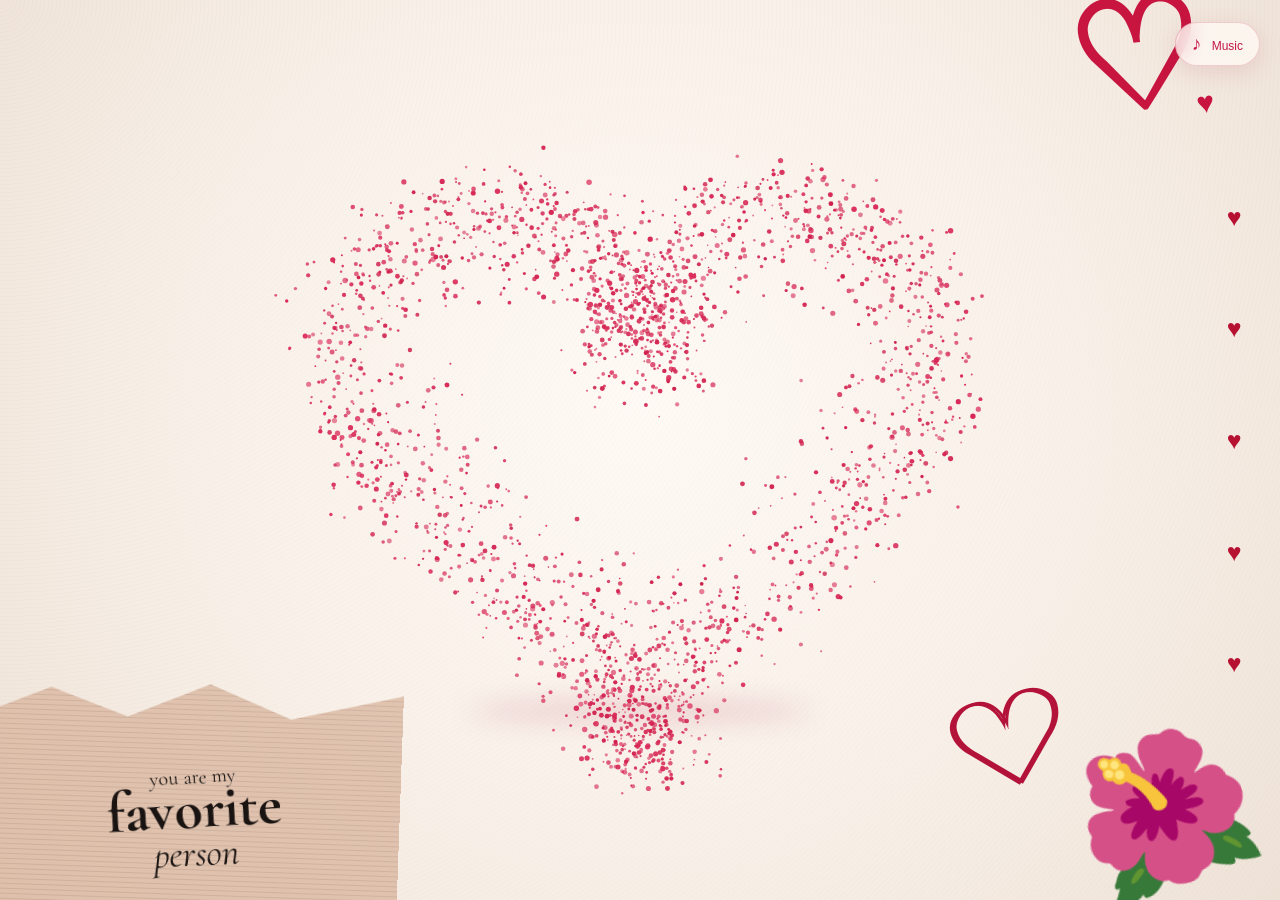
==== heart.html @ cd6e4db1 "Add petalContainer div to heart.html" ====
<!DOCTYPE html>
<html lang="en">

<head>
    <meta charset="UTF-8">

    <meta
        name="viewport"
        content="width=device-width, initial-scale=1.0"
    >

    <title>For My Princess ❤️</title>

    <link rel="stylesheet" href="css/heart.css">

    <link
        href="https://fonts.googleapis.com/css2?family=Cormorant+Garamond:wght@500;600;700&family=Poppins:wght@300;400;500;600&display=swap"
        rel="stylesheet"
    >
</head>

<body>

    <!-- Paper texture -->
    <div class="paper-texture"></div>


    <!-- Decorative top-right heart -->
    <div class="top-decoration">
        <div class="drawn-heart">♡</div>
        <div class="small-heart">♥</div>
    </div>


    <!-- Side hearts -->
    <div class="side-hearts">
        <span>♥</span>
        <span>♥</span>
        <span>♥</span>
        <span>♥</span>
        <span>♥</span>
    </div>


    <!-- Floating background hearts -->
    <div id="floatingHearts"></div>


    <!-- Sparkles -->
    <div id="sparkles"></div>


    <!-- MAIN HEART -->
    <main class="heart-section">

        <canvas id="heartCanvas"></canvas>

        <div id="heartMessage">
            <span>Hi My</span>
            <span>Princess</span>
            <span class="message-heart">♥</span>
        </div>

        <div class="heart-shadow"></div>

    </main>


    <!-- Bottom left collage -->
    <div class="bottom-collage">

        <div class="newspaper"></div>

        <div class="favorite-text">
            <small>you are my</small>
            <strong>favorite</strong>
            <em>person</em>
        </div>

    </div>


    <!-- Bottom right decoration -->
    <div class="bottom-right">

        <div class="fingerprint-heart">
            ♡
        </div>

        <div class="flower">
            🌺
        </div>

    </div>


    <!-- Music -->
    <audio id="bgMusic" loop>
        <source src="assets/audio/love.mp3" type="audio/mpeg">
    </audio>

    <button id="musicButton" aria-label="Play music">
        ♪
        <span>Music</span>
    </button>


    <script src="js/heart.js"></script>
 <div id="petalContainer"></div>

</body>
</html>
---- css/heart.css ----
/* ==========================================
   BASIC RESET
========================================== */

* {
    margin: 0;
    padding: 0;
    box-sizing: border-box;
}

html,
body {
    width: 100%;
    min-height: 100%;
}

body {
    min-height: 100svh;
    overflow: hidden;
    position: relative;

    font-family: "Poppins", sans-serif;

    background:
        radial-gradient(
            circle at 50% 45%,
            #fffaf5 0%,
            #f8f0e8 55%,
            #eee2d7 100%
        );

    color: #a91235;
}


/* ==========================================
   PAPER TEXTURE
========================================== */

.paper-texture {
    position: fixed;
    inset: 0;
    pointer-events: none;
    z-index: 0;

    opacity: 0.45;

    background-image:
        repeating-radial-gradient(
            circle at 0 0,
            rgba(120, 70, 55, 0.035) 0,
            rgba(120, 70, 55, 0.035) 1px,
            transparent 1px,
            transparent 4px
        );
}


/* ==========================================
   CENTRAL HEART AREA
========================================== */

.heart-section {
    position: fixed;

    left: 50%;
    top: 48%;

    transform: translate(-50%, -50%);

    width: min(78vw, 760px);
    height: min(78vw, 760px);

    z-index: 5;

    display: flex;
    justify-content: center;
    align-items: center;
}


#heartCanvas {
    position: absolute;

    inset: 0;

    width: 100%;
    height: 100%;

    z-index: 2;
}


/* ==========================================
   MESSAGE
========================================== */

#heartMessage {
    position: absolute;

    left: 50%;
    top: 50%;

    transform:
        translate(-50%, -45%)
        scale(0.7);

    width: 55%;

    text-align: center;

    z-index: 4;

    pointer-events: none;

    opacity: 0;

    font-family:
        "Cormorant Garamond",
        serif;

    color: #c21846;

    text-shadow:
        0 2px 3px rgba(255,255,255,.8),
        0 0 15px rgba(210, 35, 85, .25);

    transition:
        opacity 1.4s ease,
        transform 1.4s ease;
}


#heartMessage.show {
    opacity: 1;

    transform:
        translate(-50%, -45%)
        scale(1);
}


#heartMessage span {
    display: block;
}


#heartMessage span:first-child {
    font-size: clamp(25px, 4vw, 46px);
}


#heartMessage span:nth-child(2) {
    font-size: clamp(35px, 6vw, 68px);
    font-weight: 700;

    line-height: 0.9;
}


#heartMessage .message-heart {
    font-size: clamp(24px, 4vw, 42px);

    margin-top: 10px;

    animation: messageHeartbeat 1.4s infinite;
}


@keyframes messageHeartbeat {

    0%,
    100% {
        transform: scale(1);
    }

    20% {
        transform: scale(1.22);
    }

    40% {
        transform: scale(1);
    }

    60% {
        transform: scale(1.12);
    }
}


/* ==========================================
   HEART SHADOW
========================================== */

.heart-shadow {
    position: absolute;

    bottom: 12%;
    left: 50%;

    transform: translateX(-50%);

    width: 45%;
    height: 20px;

    border-radius: 50%;

    background:
        rgba(165, 25, 55, .18);

    filter: blur(13px);

    z-index: 1;

    animation:
        shadowPulse 1.7s ease-in-out infinite;
}


@keyframes shadowPulse {

    50% {
        width: 38%;
        opacity: .6;
    }
}


/* ==========================================
   TOP RIGHT DECORATION
========================================== */

.top-decoration {
    position: fixed;

    top: 10px;
    right: 6%;

    z-index: 3;

    color: #c71540;

    transform: rotate(-8deg);
}


.drawn-heart {
    font-family:
        "Cormorant Garamond",
        serif;

    font-size: clamp(85px, 13vw, 150px);

    line-height: .7;

    font-weight: 700;
}


.small-heart {
    position: absolute;

    right: -5px;
    bottom: -20px;

    font-size: 30px;

    animation:
        smallHeartBeat 1.5s infinite;
}


@keyframes smallHeartBeat {

    50% {
        transform: scale(1.25);
    }
}


/* ==========================================
   RIGHT SIDE HEARTS
========================================== */

.side-hearts {
    position: fixed;

    right: 3%;

    top: 18%;

    height: 62%;

    z-index: 2;

    display: flex;
    flex-direction: column;
    justify-content: space-around;

    color: #b71132;
}


.side-hearts span {
    font-size: clamp(15px, 2.5vw, 25px);

    animation:
        sideHeart 2.5s ease-in-out infinite;
}


.side-hearts span:nth-child(2) {
    animation-delay: .3s;
}

.side-hearts span:nth-child(3) {
    animation-delay: .7s;
}

.side-hearts span:nth-child(4) {
    animation-delay: 1s;
}

.side-hearts span:nth-child(5) {
    animation-delay: 1.3s;
}


@keyframes sideHeart {

    50% {
        transform:
            translateX(-8px)
            scale(1.15);
    }
}


/* ==========================================
   FLOATING HEARTS
========================================== */

.floating-heart {
    position: fixed;

    z-index: 1;

    color: rgba(190, 20, 55, .55);

    pointer-events: none;

    animation:
        floatingHeartMove linear forwards;
}


@keyframes floatingHeartMove {

    0% {
        transform:
            translateY(20px)
            rotate(0deg);

        opacity: 0;
    }

    20% {
        opacity: .7;
    }

    100% {
        transform:
            translateY(-120vh)
            rotate(360deg);

        opacity: 0;
    }
}


/* ==========================================
   SPARKLES
========================================== */

.sparkle {
    position: fixed;

    width: 4px;
    height: 4px;

    border-radius: 50%;

    background: #e83b68;

    box-shadow:
        0 0 6px #ff7197,
        0 0 14px #ff7197;

    pointer-events: none;

    z-index: 4;

    animation:
        sparkleAnimation 3s ease-in-out forwards;
}


@keyframes sparkleAnimation {

    0% {
        opacity: 0;
        transform: scale(.2);
    }

    40% {
        opacity: 1;
        transform: scale(1.5);
    }

    100% {
        opacity: 0;
        transform: translateY(-50px);
    }
}


/* ==========================================
   BOTTOM LEFT COLLAGE
========================================== */

.bottom-collage {
    position: fixed;

    left: -30px;
    bottom: -40px;

    width: min(45vw, 430px);
    height: min(27vw, 270px);

    z-index: 3;

    transform: rotate(2deg);
}


.newspaper {
    position: absolute;
    inset: 0;

    background:
        repeating-linear-gradient(
            0deg,
            rgba(85, 45, 35, .16) 0px,
            rgba(85, 45, 35, .16) 1px,
            transparent 1px,
            transparent 5px
        ),
        #d8b49d;

    clip-path:
        polygon(
            0 20%,
            18% 8%,
            36% 18%,
            55% 5%,
            74% 17%,
            100% 7%,
            100% 100%,
            0 100%
        );

    opacity: .75;
}


.favorite-text {
    position: absolute;

    left: 32%;
    top: 35%;

    color: #191311;

    transform: rotate(-5deg);

    text-align: center;

    font-family:
        "Cormorant Garamond",
        serif;
}


.favorite-text small {
    display: block;

    font-size:
        clamp(12px, 1.8vw, 20px);
}


.favorite-text strong {
    display: block;

    font-size:
        clamp(32px, 5vw, 58px);

    line-height: .7;
}


.favorite-text em {
    display: block;

    font-size:
        clamp(20px, 3vw, 38px);
}


/* ==========================================
   BOTTOM RIGHT
========================================== */

.bottom-right {
    position: fixed;

    right: 2%;
    bottom: -20px;

    z-index: 3;

    width: min(30vw, 300px);
    height: min(25vw, 250px);
}


.fingerprint-heart {
    position: absolute;

    top: 0;
    left: 0;

    color: #b31239;

    font-size: clamp(70px, 11vw, 125px);

    font-family:
        "Cormorant Garamond",
        serif;

    transform:
        rotate(-15deg)
        scaleX(1.2);

    text-shadow:
        2px 0 #b31239;
}


.flower {
    position: absolute;

    right: 0;
    bottom: 0;

    font-size:
        clamp(80px, 13vw, 145px);

    transform: rotate(-18deg);

    filter:
        saturate(.8)
        contrast(1.05);
}


/* ==========================================
   MUSIC BUTTON
========================================== */

#musicButton {
    position: fixed;

    top: 22px;
    right: 20px;

    z-index: 20;

    border: 1px solid
        rgba(190, 20, 60, .18);

    border-radius: 30px;

    padding: 10px 16px;

    background:
        rgba(255, 250, 245, .75);

    backdrop-filter: blur(10px);

    color: #c31847;

    font-size: 19px;

    cursor: pointer;

    box-shadow:
        0 6px 25px
        rgba(150, 20, 50, .12);

    transition: .3s;
}


#musicButton span {
    margin-left: 5px;

    font-size: 12px;
}


#musicButton:active {
    transform: scale(.92);
}


/* ==========================================
   MOBILE
========================================== */

@media (max-width: 600px) {

    .heart-section {

        width: 96vw;
        height: 96vw;

        top: 48%;
    }


    #heartMessage {

        width: 45%;
    }


    #heartMessage span:first-child {

        font-size: 23px;
    }


    #heartMessage span:nth-child(2) {

        font-size: 34px;
    }


    .bottom-collage {

        width: 55vw;
        height: 32vw;
    }


    .bottom-right {

        width: 35vw;
        height: 30vw;
    }


    .drawn-heart {

        font-size: 90px;
    }


    #musicButton {

        top: 15px;
        right: 12px;

        padding: 9px 12px;
    }


    #musicButton span {

        display: none;
    }

}
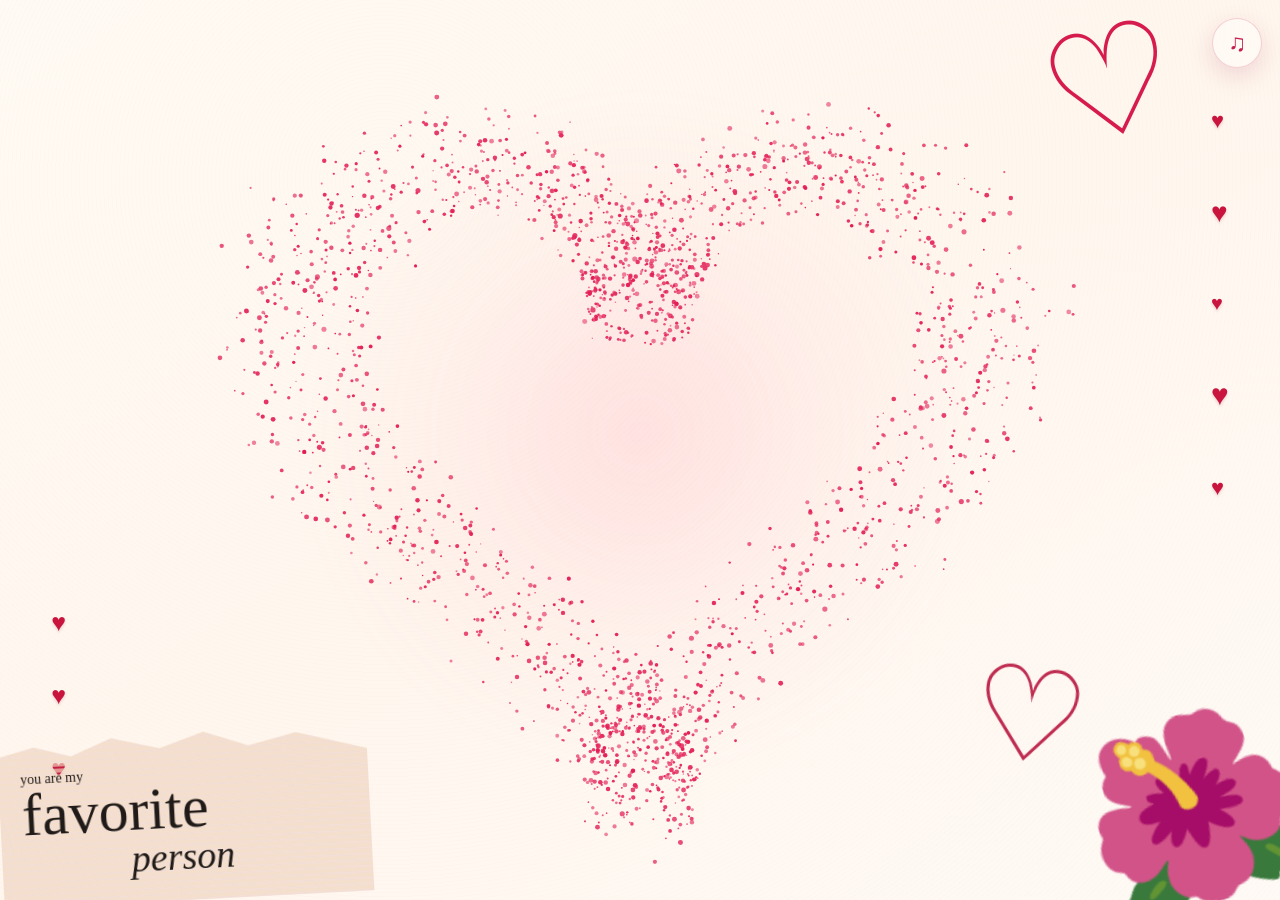
==== commit c94fe8f1: "Refactor heart.html with updated content and structure Updated the heart HTML structure and content," ====
--- a/heart.html
+++ b/heart.html
@@ -1,4 +1,4 @@
- <!DOCTYPE html>
+<!DOCTYPE html>
 <html lang="en">
 
 <head>
@@ -6,17 +6,12 @@
 
     <meta
         name="viewport"
-        content="width=device-width, initial-scale=1.0"
+        content="width=device-width, initial-scale=1.0, viewport-fit=cover"
     >
 
-    <title>For My Princess ❤️</title>
+    <title>Hi My Princess 🩷</title>
 
     <link rel="stylesheet" href="css/heart.css">
-
-    <link
-        href="https://fonts.googleapis.com/css2?family=Cormorant+Garamond:wght@500;600;700&family=Poppins:wght@300;400;500;600&display=swap"
-        rel="stylesheet"
-    >
 </head>
 
 <body>
@@ -24,16 +19,11 @@
     <!-- Paper texture -->
     <div class="paper-texture"></div>
 
+    <!-- Soft background glow -->
+    <div class="background-glow"></div>
 
-    <!-- Decorative top-right heart -->
-    <div class="top-decoration">
-        <div class="drawn-heart">♡</div>
-        <div class="small-heart">♥</div>
-    </div>
-
-
-    <!-- Side hearts -->
-    <div class="side-hearts">
+    <!-- Decorative hearts -->
+    <div class="edge-decoration right-decoration">
         <span>♥</span>
         <span>♥</span>
         <span>♥</span>
@@ -41,72 +31,71 @@
         <span>♥</span>
     </div>
 
+    <div class="edge-decoration left-decoration">
+        <span>♥</span>
+        <span>♥</span>
+        <span>♥</span>
+    </div>
 
-    <!-- Floating background hearts -->
-    <div id="floatingHearts"></div>
+    <!-- Top handwritten heart -->
+    <div class="corner-love">
+        ♡
+    </div>
 
+    <!-- Main heart -->
+    <canvas id="heartCanvas"></canvas>
+
+    <!-- Text inside heart -->
+    <div id="message">
+        <span>Hi My</span>
+        <span>Princess 🩷</span>
+    </div>
 
     <!-- Sparkles -->
     <div id="sparkles"></div>
 
+    <!-- Bottom decorations -->
+    <div class="bottom-left-decoration">
 
-    <!-- MAIN HEART -->
-    <main class="heart-section">
-
-        <canvas id="heartCanvas"></canvas>
-
-        <div id="heartMessage">
-            <span>Hi My</span>
-            <span>Princess</span>
-            <span class="message-heart">♥</span>
+        <div class="favorite-small">
+            you are my
         </div>
 
-        <div class="heart-shadow"></div>
+        <div class="favorite-big">
+            favorite
+        </div>
 
-    </main>
-
-
-    <!-- Bottom left collage -->
-    <div class="bottom-collage">
-
-        <div class="newspaper"></div>
-
-        <div class="favorite-text">
-            <small>you are my</small>
-            <strong>favorite</strong>
-            <em>person</em>
+        <div class="favorite-script">
+            person
         </div>
 
     </div>
 
-
-    <!-- Bottom right decoration -->
-    <div class="bottom-right">
-
-        <div class="fingerprint-heart">
-            ♡
-        </div>
-
-        <div class="flower">
-            🌺
-        </div>
-
+    <div class="fingerprint-heart">
+        ♡
     </div>
 
+    <div class="flower">
+        🌺
+    </div>
 
     <!-- Music -->
-    <audio id="bgMusic" loop>
+
+    <audio id="bgMusic" loop preload="auto">
         <source src="assets/audio/love.mp3" type="audio/mpeg">
     </audio>
 
-    <button id="musicButton" aria-label="Play music">
-        ♪
-        <span>Music</span>
+    <button
+        id="musicButton"
+        type="button"
+        aria-label="Play or pause music"
+    >
+        ♫
     </button>
 
 
     <script src="js/heart.js"></script>
- <div id="petalContainer"></div>
 
 </body>
+
 </html>
--- a/css/heart.css
+++ b/css/heart.css
@@ -1,7 +1,3 @@
-/* ==========================================
-   BASIC RESET
-========================================== */
-
 * {
     margin: 0;
     padding: 0;
@@ -15,680 +11,672 @@
 }
 
 body {
-    min-height: 100svh;
+
+    width: 100%;
+    height: 100svh;
+
     overflow: hidden;
+
     position: relative;
 
-    font-family: "Poppins", sans-serif;
-
     background:
-        radial-gradient(
-            circle at 50% 45%,
-            #fffaf5 0%,
-            #f8f0e8 55%,
-            #eee2d7 100%
+        linear-gradient(
+            145deg,
+            #fffaf3,
+            #fff6ee,
+            #fffaf5
         );
 
-    color: #a91235;
-}
-
-
-/* ==========================================
+    font-family:
+        Georgia,
+        "Times New Roman",
+        serif;
+}
+
+
+/* ===============================
    PAPER TEXTURE
-========================================== */
+================================ */
 
 .paper-texture {
-    position: fixed;
+
+    position: fixed;
+
     inset: 0;
+
     pointer-events: none;
+
     z-index: 0;
 
-    opacity: 0.45;
+    opacity: 0.35;
 
     background-image:
+
         repeating-radial-gradient(
-            circle at 0 0,
-            rgba(120, 70, 55, 0.035) 0,
-            rgba(120, 70, 55, 0.035) 1px,
+            circle at 30% 20%,
+            rgba(120, 80, 60, 0.035) 0px,
+            rgba(120, 80, 60, 0.035) 1px,
             transparent 1px,
             transparent 4px
         );
-}
-
-
-/* ==========================================
-   CENTRAL HEART AREA
-========================================== */
-
-.heart-section {
-    position: fixed;
+
+}
+
+
+/* ===============================
+   BACKGROUND GLOW
+================================ */
+
+.background-glow {
+
+    position: fixed;
+
+    width: min(700px, 100vw);
+    height: min(700px, 100vw);
 
     left: 50%;
     top: 48%;
 
-    transform: translate(-50%, -50%);
-
-    width: min(78vw, 760px);
-    height: min(78vw, 760px);
-
-    z-index: 5;
-
-    display: flex;
-    justify-content: center;
-    align-items: center;
-}
-
+    transform:
+        translate(-50%, -50%);
+
+    border-radius: 50%;
+
+    background:
+
+        radial-gradient(
+            circle,
+            rgba(255, 91, 135, 0.13),
+            rgba(255, 130, 160, 0.05) 40%,
+            transparent 70%
+        );
+
+    filter: blur(10px);
+
+    animation:
+        glowBreath 4s ease-in-out infinite;
+
+}
+
+
+@keyframes glowBreath {
+
+    0%,
+    100% {
+
+        transform:
+            translate(-50%, -50%)
+            scale(0.95);
+
+    }
+
+    50% {
+
+        transform:
+            translate(-50%, -50%)
+            scale(1.08);
+
+    }
+
+}
+
+
+/* ===============================
+   HEART CANVAS
+================================ */
 
 #heartCanvas {
-    position: absolute;
+
+    position: fixed;
 
     inset: 0;
 
     width: 100%;
     height: 100%;
 
+    z-index: 3;
+
+    pointer-events: none;
+
+}
+
+
+/* ===============================
+   MESSAGE
+================================ */
+
+#message {
+
+    position: fixed;
+
+    z-index: 5;
+
+    left: 50%;
+    top: 48%;
+
+    transform:
+        translate(-50%, -50%)
+        scale(0.65);
+
+    width: min(300px, 62vw);
+
+    display: flex;
+
+    flex-direction: column;
+
+    justify-content: center;
+
+    align-items: center;
+
+    text-align: center;
+
+    color: #c81d4f;
+
+    font-family:
+        Georgia,
+        "Times New Roman",
+        serif;
+
+    font-size:
+        clamp(20px, 4.5vw, 38px);
+
+    font-weight: 700;
+
+    line-height: 1.12;
+
+    letter-spacing: 1px;
+
+    opacity: 0;
+
+    pointer-events: none;
+
+}
+
+
+#message.show {
+
+    animation:
+        messageAppear
+        1.8s
+        cubic-bezier(.2,.8,.2,1)
+        forwards;
+
+}
+
+
+@keyframes messageAppear {
+
+    0% {
+
+        opacity: 0;
+
+        filter: blur(10px);
+
+        transform:
+            translate(-50%, -50%)
+            scale(0.65);
+
+    }
+
+    60% {
+
+        opacity: 1;
+
+        filter: blur(0);
+
+        transform:
+            translate(-50%, -50%)
+            scale(1.06);
+
+    }
+
+    100% {
+
+        opacity: 1;
+
+        filter: blur(0);
+
+        transform:
+            translate(-50%, -50%)
+            scale(1);
+
+    }
+
+}
+
+
+/* ===============================
+   DECORATIVE HEARTS
+================================ */
+
+.edge-decoration {
+
+    position: fixed;
+
     z-index: 2;
-}
-
-
-/* ==========================================
-   MESSAGE
-========================================== */
-
-#heartMessage {
-    position: absolute;
-
-    left: 50%;
-    top: 50%;
+
+    pointer-events: none;
+
+    display: flex;
+
+    flex-direction: column;
+
+}
+
+
+.edge-decoration span {
+
+    color: #c9153e;
+
+    text-shadow:
+
+        0 2px 3px
+        rgba(120, 0, 30, 0.15);
+
+}
+
+
+.right-decoration {
+
+    right: 4%;
+
+    top: 12%;
+
+    gap: 7vh;
+
+}
+
+
+.right-decoration span:nth-child(1) {
+
+    font-size: 22px;
+
+}
+
+
+.right-decoration span:nth-child(2) {
+
+    font-size: 28px;
+
+}
+
+
+.right-decoration span:nth-child(3) {
+
+    font-size: 20px;
+
+}
+
+
+.right-decoration span:nth-child(4) {
+
+    font-size: 30px;
+
+}
+
+
+.right-decoration span:nth-child(5) {
+
+    font-size: 22px;
+
+}
+
+
+.left-decoration {
+
+    left: 4%;
+
+    bottom: 13%;
+
+    gap: 5vh;
+
+}
+
+
+.left-decoration span {
+
+    font-size: 25px;
+
+}
+
+
+/* ===============================
+   TOP HEART DOODLE
+================================ */
+
+.corner-love {
+
+    position: fixed;
+
+    z-index: 2;
+
+    top: 1%;
+
+    right: 8%;
+
+    color: #d51c4d;
+
+    font-size:
+        clamp(80px, 16vw, 150px);
+
+    line-height: 1;
 
     transform:
-        translate(-50%, -45%)
-        scale(0.7);
-
-    width: 55%;
-
-    text-align: center;
+        rotate(-14deg);
+
+    font-family:
+        cursive;
+
+    pointer-events: none;
+
+}
+
+
+/* ===============================
+   SPARKLES
+================================ */
+
+.sparkle {
+
+    position: fixed;
 
     z-index: 4;
-
-    pointer-events: none;
-
-    opacity: 0;
-
-    font-family:
-        "Cormorant Garamond",
-        serif;
-
-    color: #c21846;
-
-    text-shadow:
-        0 2px 3px rgba(255,255,255,.8),
-        0 0 15px rgba(210, 35, 85, .25);
-
-    transition:
-        opacity 1.4s ease,
-        transform 1.4s ease;
-}
-
-
-#heartMessage.show {
-    opacity: 1;
-
-    transform:
-        translate(-50%, -45%)
-        scale(1);
-}
-
-
-#heartMessage span {
-    display: block;
-}
-
-
-#heartMessage span:first-child {
-    font-size: clamp(25px, 4vw, 46px);
-}
-
-
-#heartMessage span:nth-child(2) {
-    font-size: clamp(35px, 6vw, 68px);
-    font-weight: 700;
-
-    line-height: 0.9;
-}
-
-
-#heartMessage .message-heart {
-    font-size: clamp(24px, 4vw, 42px);
-
-    margin-top: 10px;
-
-    animation: messageHeartbeat 1.4s infinite;
-}
-
-
-@keyframes messageHeartbeat {
-
-    0%,
-    100% {
-        transform: scale(1);
-    }
-
-    20% {
-        transform: scale(1.22);
-    }
-
-    40% {
-        transform: scale(1);
-    }
-
-    60% {
-        transform: scale(1.12);
-    }
-}
-
-
-/* ==========================================
-   HEART SHADOW
-========================================== */
-
-.heart-shadow {
-    position: absolute;
-
-    bottom: 12%;
-    left: 50%;
-
-    transform: translateX(-50%);
-
-    width: 45%;
-    height: 20px;
-
-    border-radius: 50%;
-
-    background:
-        rgba(165, 25, 55, .18);
-
-    filter: blur(13px);
-
-    z-index: 1;
-
-    animation:
-        shadowPulse 1.7s ease-in-out infinite;
-}
-
-
-@keyframes shadowPulse {
-
-    50% {
-        width: 38%;
-        opacity: .6;
-    }
-}
-
-
-/* ==========================================
-   TOP RIGHT DECORATION
-========================================== */
-
-.top-decoration {
-    position: fixed;
-
-    top: 10px;
-    right: 6%;
-
-    z-index: 3;
-
-    color: #c71540;
-
-    transform: rotate(-8deg);
-}
-
-
-.drawn-heart {
-    font-family:
-        "Cormorant Garamond",
-        serif;
-
-    font-size: clamp(85px, 13vw, 150px);
-
-    line-height: .7;
-
-    font-weight: 700;
-}
-
-
-.small-heart {
-    position: absolute;
-
-    right: -5px;
-    bottom: -20px;
-
-    font-size: 30px;
-
-    animation:
-        smallHeartBeat 1.5s infinite;
-}
-
-
-@keyframes smallHeartBeat {
-
-    50% {
-        transform: scale(1.25);
-    }
-}
-
-
-/* ==========================================
-   RIGHT SIDE HEARTS
-========================================== */
-
-.side-hearts {
-    position: fixed;
-
-    right: 3%;
-
-    top: 18%;
-
-    height: 62%;
-
-    z-index: 2;
-
-    display: flex;
-    flex-direction: column;
-    justify-content: space-around;
-
-    color: #b71132;
-}
-
-
-.side-hearts span {
-    font-size: clamp(15px, 2.5vw, 25px);
-
-    animation:
-        sideHeart 2.5s ease-in-out infinite;
-}
-
-
-.side-hearts span:nth-child(2) {
-    animation-delay: .3s;
-}
-
-.side-hearts span:nth-child(3) {
-    animation-delay: .7s;
-}
-
-.side-hearts span:nth-child(4) {
-    animation-delay: 1s;
-}
-
-.side-hearts span:nth-child(5) {
-    animation-delay: 1.3s;
-}
-
-
-@keyframes sideHeart {
-
-    50% {
-        transform:
-            translateX(-8px)
-            scale(1.15);
-    }
-}
-
-
-/* ==========================================
-   FLOATING HEARTS
-========================================== */
-
-.floating-heart {
-    position: fixed;
-
-    z-index: 1;
-
-    color: rgba(190, 20, 55, .55);
-
-    pointer-events: none;
-
-    animation:
-        floatingHeartMove linear forwards;
-}
-
-
-@keyframes floatingHeartMove {
-
-    0% {
-        transform:
-            translateY(20px)
-            rotate(0deg);
-
-        opacity: 0;
-    }
-
-    20% {
-        opacity: .7;
-    }
-
-    100% {
-        transform:
-            translateY(-120vh)
-            rotate(360deg);
-
-        opacity: 0;
-    }
-}
-
-
-/* ==========================================
-   SPARKLES
-========================================== */
-
-.sparkle {
-    position: fixed;
 
     width: 4px;
     height: 4px;
 
     border-radius: 50%;
 
-    background: #e83b68;
+    background: #ff7199;
 
     box-shadow:
-        0 0 6px #ff7197,
-        0 0 14px #ff7197;
+
+        0 0 7px #ff7199,
+        0 0 14px #ffc0d1;
 
     pointer-events: none;
 
-    z-index: 4;
-
     animation:
-        sparkleAnimation 3s ease-in-out forwards;
+        sparkleAnimation
+        2s ease-out forwards;
+
 }
 
 
 @keyframes sparkleAnimation {
 
     0% {
+
         opacity: 0;
-        transform: scale(.2);
+
+        transform:
+            scale(0.2);
+
     }
 
     40% {
+
         opacity: 1;
-        transform: scale(1.5);
+
+        transform:
+            scale(1.5);
+
     }
 
     100% {
+
         opacity: 0;
-        transform: translateY(-50px);
-    }
-}
-
-
-/* ==========================================
-   BOTTOM LEFT COLLAGE
-========================================== */
-
-.bottom-collage {
-    position: fixed;
-
-    left: -30px;
-    bottom: -40px;
-
-    width: min(45vw, 430px);
-    height: min(27vw, 270px);
-
-    z-index: 3;
-
-    transform: rotate(2deg);
-}
-
-
-.newspaper {
-    position: absolute;
-    inset: 0;
+
+        transform:
+            translateY(-25px)
+            scale(0);
+
+    }
+
+}
+
+
+/* ===============================
+   FAVORITE PERSON COLLAGE
+================================ */
+
+.bottom-left-decoration {
+
+    position: fixed;
+
+    z-index: 2;
+
+    left: 0;
+    bottom: 0;
+
+    width:
+        clamp(190px, 34vw, 370px);
+
+    min-height: 155px;
+
+    padding:
+
+        42px
+        30px
+        22px
+        22px;
+
+    color: #201b18;
+
+    transform:
+        rotate(-3deg);
 
     background:
+
         repeating-linear-gradient(
             0deg,
-            rgba(85, 45, 35, .16) 0px,
-            rgba(85, 45, 35, .16) 1px,
-            transparent 1px,
-            transparent 5px
-        ),
-        #d8b49d;
+            rgba(176, 89, 71, 0.15),
+            rgba(176, 89, 71, 0.15) 2px,
+            rgba(239, 211, 189, 0.68) 2px,
+            rgba(239, 211, 189, 0.68) 6px
+        );
 
     clip-path:
+
         polygon(
-            0 20%,
-            18% 8%,
-            36% 18%,
-            55% 5%,
-            74% 17%,
-            100% 7%,
+            0 15%,
+            10% 10%,
+            20% 16%,
+            31% 7%,
+            44% 14%,
+            56% 6%,
+            68% 15%,
+            81% 9%,
+            100% 20%,
             100% 100%,
             0 100%
         );
 
-    opacity: .75;
-}
-
-
-.favorite-text {
-    position: absolute;
-
-    left: 32%;
-    top: 35%;
-
-    color: #191311;
-
-    transform: rotate(-5deg);
+}
+
+
+.favorite-small {
+
+    font-size: 14px;
+
+}
+
+
+.favorite-big {
+
+    font-size:
+        clamp(32px, 6vw, 60px);
+
+    line-height: .9;
+
+}
+
+
+.favorite-script {
+
+    font-size:
+        clamp(23px, 4vw, 38px);
+
+    font-style: italic;
 
     text-align: center;
 
-    font-family:
-        "Cormorant Garamond",
-        serif;
-}
-
-
-.favorite-text small {
-    display: block;
+}
+
+
+/* ===============================
+   FINGERPRINT HEART
+================================ */
+
+.fingerprint-heart {
+
+    position: fixed;
+
+    z-index: 2;
+
+    right: 15%;
+
+    bottom: 12%;
+
+    color: #b91640;
 
     font-size:
-        clamp(12px, 1.8vw, 20px);
-}
-
-
-.favorite-text strong {
-    display: block;
+        clamp(65px, 12vw, 130px);
+
+    transform:
+        rotate(8deg);
+
+    opacity: .9;
+
+}
+
+
+/* ===============================
+   FLOWER
+================================ */
+
+.flower {
+
+    position: fixed;
+
+    z-index: 2;
+
+    right: -2%;
+
+    bottom: -2%;
 
     font-size:
-        clamp(32px, 5vw, 58px);
-
-    line-height: .7;
-}
-
-
-.favorite-text em {
-    display: block;
-
-    font-size:
-        clamp(20px, 3vw, 38px);
-}
-
-
-/* ==========================================
-   BOTTOM RIGHT
-========================================== */
-
-.bottom-right {
-    position: fixed;
-
-    right: 2%;
-    bottom: -20px;
-
-    z-index: 3;
-
-    width: min(30vw, 300px);
-    height: min(25vw, 250px);
-}
-
-
-.fingerprint-heart {
-    position: absolute;
-
-    top: 0;
-    left: 0;
-
-    color: #b31239;
-
-    font-size: clamp(70px, 11vw, 125px);
-
-    font-family:
-        "Cormorant Garamond",
-        serif;
+        clamp(80px, 17vw, 180px);
 
     transform:
-        rotate(-15deg)
-        scaleX(1.2);
-
-    text-shadow:
-        2px 0 #b31239;
-}
-
-
-.flower {
-    position: absolute;
-
-    right: 0;
-    bottom: 0;
-
-    font-size:
-        clamp(80px, 13vw, 145px);
-
-    transform: rotate(-18deg);
+        rotate(-16deg);
 
     filter:
-        saturate(.8)
-        contrast(1.05);
-}
-
-
-/* ==========================================
+        saturate(.8);
+
+}
+
+
+/* ===============================
    MUSIC BUTTON
-========================================== */
+================================ */
 
 #musicButton {
-    position: fixed;
-
-    top: 22px;
-    right: 20px;
+
+    position: fixed;
 
     z-index: 20;
 
-    border: 1px solid
-        rgba(190, 20, 60, .18);
-
-    border-radius: 30px;
-
-    padding: 10px 16px;
+    top:
+        max(18px, env(safe-area-inset-top));
+
+    right: 18px;
+
+    width: 50px;
+    height: 50px;
+
+    border-radius: 50%;
+
+    border:
+
+        1px solid
+        rgba(200, 29, 79, .2);
 
     background:
-        rgba(255, 250, 245, .75);
-
-    backdrop-filter: blur(10px);
-
-    color: #c31847;
-
-    font-size: 19px;
+
+        rgba(255, 250, 245, .82);
+
+    color: #c81d4f;
+
+    font-size: 24px;
 
     cursor: pointer;
 
     box-shadow:
-        0 6px 25px
-        rgba(150, 20, 50, .12);
-
-    transition: .3s;
-}
-
-
-#musicButton span {
-    margin-left: 5px;
-
-    font-size: 12px;
-}
-
-
-#musicButton:active {
-    transform: scale(.92);
-}
-
-
-/* ==========================================
+
+        0 8px 25px
+        rgba(150, 20, 55, .15);
+
+    backdrop-filter:
+        blur(10px);
+
+}
+
+
+/* ===============================
    MOBILE
-========================================== */
+================================ */
 
 @media (max-width: 600px) {
 
-    .heart-section {
-
-        width: 96vw;
-        height: 96vw;
-
-        top: 48%;
-    }
-
-
-    #heartMessage {
-
-        width: 45%;
-    }
-
-
-    #heartMessage span:first-child {
-
-        font-size: 23px;
-    }
-
-
-    #heartMessage span:nth-child(2) {
-
-        font-size: 34px;
-    }
-
-
-    .bottom-collage {
-
-        width: 55vw;
-        height: 32vw;
-    }
-
-
-    .bottom-right {
-
-        width: 35vw;
-        height: 30vw;
-    }
-
-
-    .drawn-heart {
-
-        font-size: 90px;
-    }
-
-
-    #musicButton {
-
-        top: 15px;
-        right: 12px;
-
-        padding: 9px 12px;
-    }
-
-
-    #musicButton span {
-
-        display: none;
-    }
-
-}
+    #message {
+
+        width: 48vw;
+
+        font-size:
+            clamp(18px, 5.2vw, 25px);
+
+    }
+
+
+    .bottom-left-decoration {
+
+        width: 47vw;
+
+        min-height: 125px;
+
+        padding:
+
+            36px
+            14px
+            12px
+            14px;
+
+    }
+
+
+    .fingerprint-heart {
+
+        right: 17%;
+
+        bottom: 12%;
+
+    }
+
+
+    .flower {
+
+        right: -8%;
+
+        bottom: -1%;
+
+    }
+
+
+    .corner-love {
+
+        right: 11%;
+
+    }
+
+}
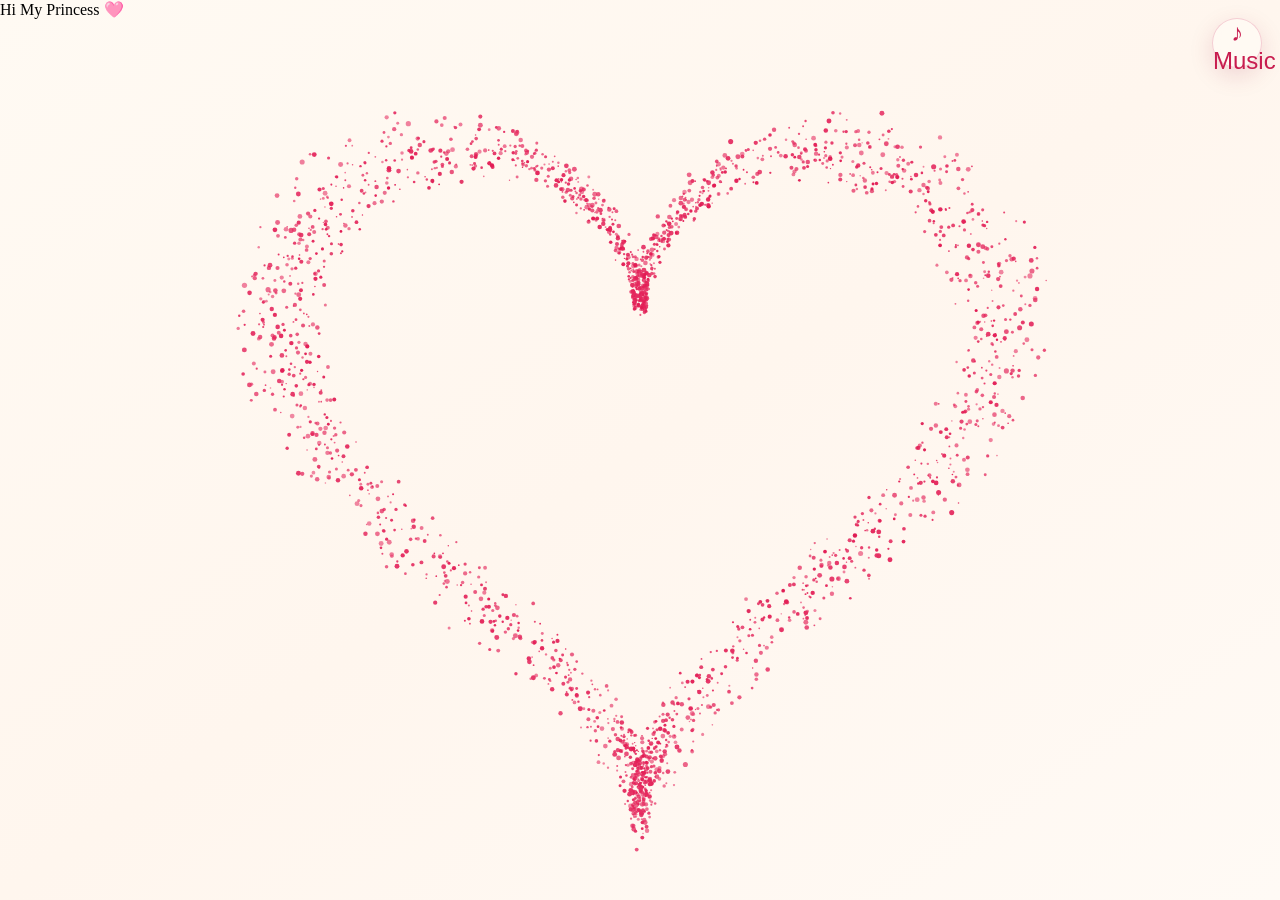
==== commit fc076dc9: "Update heart.html" ====
--- a/heart.html
+++ b/heart.html
@@ -2,99 +2,111 @@
 <html lang="en">
 
 <head>
+
     <meta charset="UTF-8">
 
-    <meta
+    <meta 
         name="viewport"
         content="width=device-width, initial-scale=1.0, viewport-fit=cover"
     >
 
-    <title>Hi My Princess 🩷</title>
+    <title>
+        Hi My Princess 🩷
+    </title>
+
 
     <link rel="stylesheet" href="css/heart.css">
+
 </head>
+
 
 <body>
 
-    <!-- Paper texture -->
-    <div class="paper-texture"></div>
 
-    <!-- Soft background glow -->
-    <div class="background-glow"></div>
+<!-- Soft paper background -->
 
-    <!-- Decorative hearts -->
-    <div class="edge-decoration right-decoration">
-        <span>♥</span>
-        <span>♥</span>
-        <span>♥</span>
-        <span>♥</span>
-        <span>♥</span>
-    </div>
-
-    <div class="edge-decoration left-decoration">
-        <span>♥</span>
-        <span>♥</span>
-        <span>♥</span>
-    </div>
-
-    <!-- Top handwritten heart -->
-    <div class="corner-love">
-        ♡
-    </div>
-
-    <!-- Main heart -->
-    <canvas id="heartCanvas"></canvas>
-
-    <!-- Text inside heart -->
-    <div id="message">
-        <span>Hi My</span>
-        <span>Princess 🩷</span>
-    </div>
-
-    <!-- Sparkles -->
-    <div id="sparkles"></div>
-
-    <!-- Bottom decorations -->
-    <div class="bottom-left-decoration">
-
-        <div class="favorite-small">
-            you are my
-        </div>
-
-        <div class="favorite-big">
-            favorite
-        </div>
-
-        <div class="favorite-script">
-            person
-        </div>
-
-    </div>
-
-    <div class="fingerprint-heart">
-        ♡
-    </div>
-
-    <div class="flower">
-        🌺
-    </div>
-
-    <!-- Music -->
-
-    <audio id="bgMusic" loop preload="auto">
-        <source src="assets/audio/love.mp3" type="audio/mpeg">
-    </audio>
-
-    <button
-        id="musicButton"
-        type="button"
-        aria-label="Play or pause music"
-    >
-        ♫
-    </button>
+<div class="paper-background"></div>
 
 
-    <script src="js/heart.js"></script>
+<!-- Light glow -->
+
+<div class="romantic-glow"></div>
+
+
+
+<!-- Floating hearts -->
+
+<div id="floatingHearts"></div>
+
+
+
+<!-- Sparkles -->
+
+<div id="sparkles"></div>
+
+
+
+<!-- Falling petals -->
+
+<div id="petalContainer"></div>
+
+
+
+<!-- Heart animation -->
+
+<canvas id="heartCanvas"></canvas>
+
+
+
+
+<!-- Message -->
+
+<div id="heartMessage">
+
+    <span>
+        Hi My
+    </span>
+
+    <span>
+        Princess 🩷
+    </span>
+
+</div>
+
+
+
+
+<!-- Music -->
+
+<audio 
+    id="bgMusic"
+    loop
+    preload="auto"
+>
+
+    <source 
+        src="assets/audio/love.mp3"
+        type="audio/mpeg"
+    >
+
+</audio>
+
+
+
+<button 
+    id="musicButton"
+>
+
+    ♪ Music
+
+</button>
+
+
+
+
+
+<script src="js/heart.js"></script>
+
 
 </body>
 
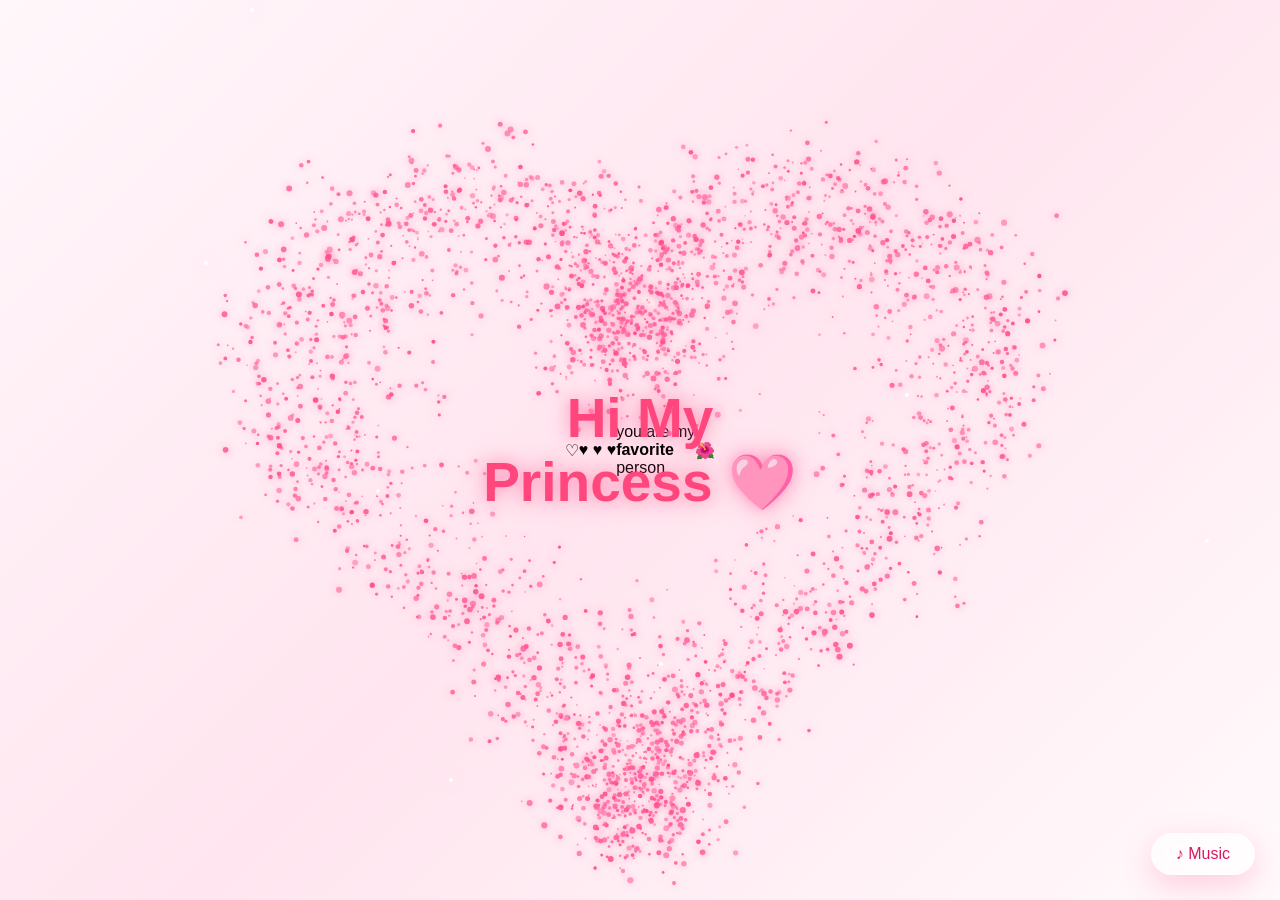
==== commit b702bb14: "Update heart.html" ====
--- a/heart.html
+++ b/heart.html
@@ -3,19 +3,17 @@
 
 <head>
 
-    <meta charset="UTF-8">
+<meta charset="UTF-8">
 
-    <meta 
-        name="viewport"
-        content="width=device-width, initial-scale=1.0, viewport-fit=cover"
-    >
+<meta name="viewport" content="width=device-width, initial-scale=1.0">
 
-    <title>
-        Hi My Princess 🩷
-    </title>
+<title>
+Hi My Princess 🩷
+</title>
 
 
-    <link rel="stylesheet" href="css/heart.css">
+<link rel="stylesheet" href="css/heart.css">
+
 
 </head>
 
@@ -23,36 +21,58 @@
 <body>
 
 
-<!-- Soft paper background -->
+<!-- Romantic paper background layers -->
 
-<div class="paper-background"></div>
+<div class="paper-bg"></div>
 
 
-<!-- Light glow -->
+<div class="paper-decoration top-heart">
+    ♡
+</div>
 
-<div class="romantic-glow"></div>
+
+<div class="paper-decoration side-hearts">
+    ♥
+    ♥
+    ♥
+</div>
 
 
 
-<!-- Floating hearts -->
+<!-- Newspaper style corner -->
 
-<div id="floatingHearts"></div>
+<div class="paper-corner">
+
+    <div>
+        you are my
+        <br>
+
+        <strong>
+        favorite
+        </strong>
+
+        <br>
+
+        person
+
+    </div>
+
+</div>
 
 
 
-<!-- Sparkles -->
+<!-- Flower decoration -->
 
-<div id="sparkles"></div>
+<div class="flower-decoration">
+
+🌺
+
+</div>
 
 
 
-<!-- Falling petals -->
 
-<div id="petalContainer"></div>
-
-
-
-<!-- Heart animation -->
+<!-- Particle canvas -->
 
 <canvas id="heartCanvas"></canvas>
 
@@ -63,44 +83,48 @@
 
 <div id="heartMessage">
 
-    <span>
-        Hi My
-    </span>
+    Hi My
 
-    <span>
-        Princess 🩷
-    </span>
+    <br>
+
+    Princess 🩷
 
 </div>
 
 
 
 
+<!-- Floating effects -->
+
+<div id="floatingHearts"></div>
+
+<div id="sparkles"></div>
+
+
+<!-- Falling petals -->
+
+<div id="petalContainer"></div>
+
+
+
+
 <!-- Music -->
 
-<audio 
-    id="bgMusic"
-    loop
-    preload="auto"
->
+<audio id="bgMusic" loop>
 
-    <source 
-        src="assets/audio/love.mp3"
-        type="audio/mpeg"
-    >
+<source 
+src="assets/audio/love.mp3"
+type="audio/mpeg">
 
 </audio>
 
 
 
-<button 
-    id="musicButton"
->
+<button id="musicButton">
 
-    ♪ Music
+♪ Music
 
 </button>
-
 
 
 
--- a/css/heart.css
+++ b/css/heart.css
@@ -1,682 +1,557 @@
-* {
-    margin: 0;
-    padding: 0;
-    box-sizing: border-box;
-}
+/* ==========================================
+   ROMANTIC HEART PAGE STYLE
+========================================== */
+
+
+*{
+
+    margin:0;
+    padding:0;
+    box-sizing:border-box;
+
+}
+
 
 html,
-body {
-    width: 100%;
-    min-height: 100%;
-}
-
-body {
-
-    width: 100%;
-    height: 100svh;
-
-    overflow: hidden;
-
-    position: relative;
+body{
+
+    width:100%;
+    height:100%;
+
+    overflow:hidden;
+
+}
+
+
+
+body{
+
+    position:relative;
+
+    display:flex;
+
+    justify-content:center;
+
+    align-items:center;
+
 
     background:
-        linear-gradient(
-            145deg,
-            #fffaf3,
-            #fff6ee,
-            #fffaf5
-        );
+
+    linear-gradient(
+        135deg,
+        #fff7fb,
+        #ffe5ef,
+        #fffafc
+    );
+
 
     font-family:
-        Georgia,
-        "Times New Roman",
-        serif;
-}
-
-
-/* ===============================
-   PAPER TEXTURE
-================================ */
-
-.paper-texture {
-
-    position: fixed;
-
-    inset: 0;
-
-    pointer-events: none;
-
-    z-index: 0;
-
-    opacity: 0.35;
-
-    background-image:
-
-        repeating-radial-gradient(
-            circle at 30% 20%,
-            rgba(120, 80, 60, 0.035) 0px,
-            rgba(120, 80, 60, 0.035) 1px,
-            transparent 1px,
-            transparent 4px
-        );
-
-}
-
-
-/* ===============================
-   BACKGROUND GLOW
-================================ */
-
-.background-glow {
-
-    position: fixed;
-
-    width: min(700px, 100vw);
-    height: min(700px, 100vw);
-
-    left: 50%;
-    top: 48%;
+    "Poppins",
+    "Segoe UI",
+    sans-serif;
+
+
+}
+
+
+
+/* ==========================================
+   PAPER BACKGROUND
+========================================== */
+
+
+.paper-background{
+
+    position:fixed;
+
+    inset:0;
+
+
+    background:
+
+    radial-gradient(
+        circle at top,
+        rgba(255,255,255,.9),
+        transparent 40%
+    ),
+
+
+    linear-gradient(
+        120deg,
+        #fff1f7,
+        #ffe1ec
+    );
+
+
+    z-index:-3;
+
+}
+
+
+
+
+/* ==========================================
+   ROMANTIC GLOW
+========================================== */
+
+
+.romantic-glow{
+
+
+    position:fixed;
+
+
+    width:600px;
+
+    height:600px;
+
+
+    border-radius:50%;
+
+
+    background:
+
+    radial-gradient(
+        circle,
+        rgba(255,130,180,.25),
+        transparent 70%
+    );
+
+
+    filter:blur(40px);
+
+
+    animation:
+
+    glowMove 8s infinite alternate;
+
+
+    z-index:-2;
+
+}
+
+
+
+
+@keyframes glowMove{
+
+
+from{
+
+transform:
+translate(-80px,-40px);
+
+}
+
+
+to{
+
+transform:
+translate(100px,80px);
+
+}
+
+}
+
+
+
+
+/* ==========================================
+   HEART CANVAS
+========================================== */
+
+
+#heartCanvas{
+
+
+    position:absolute;
+
+
+    width:100%;
+
+    height:100%;
+
+
+    z-index:2;
+
+
+}
+
+
+
+
+/* ==========================================
+   MESSAGE INSIDE HEART
+========================================== */
+
+
+#heartMessage{
+
+
+    position:absolute;
+
+
+    z-index:5;
+
+
+    display:flex;
+
+
+    flex-direction:column;
+
+
+    justify-content:center;
+
+
+    align-items:center;
+
+
+
+    text-align:center;
+
+
+    opacity:0;
+
 
     transform:
-        translate(-50%, -50%);
-
-    border-radius: 50%;
+    scale(.5);
+
+
+
+    color:#ff477e;
+
+
+    font-size:
+
+    clamp(
+        28px,
+        6vw,
+        55px
+    );
+
+
+    font-weight:700;
+
+
+
+    text-shadow:
+
+
+    0 0 15px rgba(255,90,150,.5),
+
+
+    0 0 30px rgba(255,90,150,.3);
+
+
+
+    transition:
+
+    1.5s ease;
+
+
+    pointer-events:none;
+
+}
+
+
+
+
+#heartMessage.show{
+
+
+    opacity:1;
+
+
+    transform:
+    scale(1);
+
+
+}
+
+
+
+
+/* ==========================================
+   MUSIC BUTTON
+========================================== */
+
+
+#musicButton{
+
+
+    position:fixed;
+
+
+    bottom:25px;
+
+
+    right:25px;
+
+
+    z-index:20;
+
+
+    padding:
+
+    12px 25px;
+
+
+    border:none;
+
+
+    border-radius:30px;
+
 
     background:
 
-        radial-gradient(
-            circle,
-            rgba(255, 91, 135, 0.13),
-            rgba(255, 130, 160, 0.05) 40%,
-            transparent 70%
-        );
-
-    filter: blur(10px);
+    rgba(
+        255,
+        255,
+        255,
+        .65
+    );
+
+
+    backdrop-filter:
+    blur(10px);
+
+
+
+    color:#d81b60;
+
+
+    font-size:16px;
+
+
+    cursor:pointer;
+
+
+
+    box-shadow:
+
+    0 10px 30px
+    rgba(255,80,140,.25);
+
+
+
+}
+
+
+
+
+#musicButton:hover{
+
+
+    transform:
+    scale(1.05);
+
+}
+
+
+
+/* ==========================================
+   FLOATING HEARTS
+========================================== */
+
+
+.floating-heart{
+
+
+    position:absolute;
+
+
+    color:
+
+    rgba(
+        255,
+        80,
+        140,
+        .6
+    );
+
 
     animation:
-        glowBreath 4s ease-in-out infinite;
-
-}
-
-
-@keyframes glowBreath {
-
-    0%,
-    100% {
-
-        transform:
-            translate(-50%, -50%)
-            scale(0.95);
-
-    }
-
-    50% {
-
-        transform:
-            translate(-50%, -50%)
-            scale(1.08);
-
-    }
-
-}
-
-
-/* ===============================
-   HEART CANVAS
-================================ */
-
-#heartCanvas {
-
-    position: fixed;
-
-    inset: 0;
-
-    width: 100%;
-    height: 100%;
-
-    z-index: 3;
-
-    pointer-events: none;
-
-}
-
-
-/* ===============================
-   MESSAGE
-================================ */
-
-#message {
-
-    position: fixed;
-
-    z-index: 5;
-
-    left: 50%;
-    top: 48%;
-
-    transform:
-        translate(-50%, -50%)
-        scale(0.65);
-
-    width: min(300px, 62vw);
-
-    display: flex;
-
-    flex-direction: column;
-
-    justify-content: center;
-
-    align-items: center;
-
-    text-align: center;
-
-    color: #c81d4f;
-
-    font-family:
-        Georgia,
-        "Times New Roman",
-        serif;
-
-    font-size:
-        clamp(20px, 4.5vw, 38px);
-
-    font-weight: 700;
-
-    line-height: 1.12;
-
-    letter-spacing: 1px;
-
-    opacity: 0;
-
-    pointer-events: none;
-
-}
-
-
-#message.show {
+
+    floatUp linear forwards;
+
+
+}
+
+
+
+
+@keyframes floatUp{
+
+
+from{
+
+transform:
+translateY(0)
+rotate(0);
+
+opacity:0;
+
+}
+
+
+20%{
+
+opacity:1;
+
+}
+
+
+
+to{
+
+
+transform:
+
+translateY(-110vh)
+
+rotate(360deg);
+
+
+opacity:0;
+
+
+}
+
+
+}
+
+
+
+
+/* ==========================================
+   SPARKLES
+========================================== */
+
+
+.sparkle{
+
+
+    position:absolute;
+
+
+    width:4px;
+
+    height:4px;
+
+
+    border-radius:50%;
+
+
+    background:white;
+
+
+    box-shadow:
+
+    0 0 10px white,
+    0 0 20px #ff9ec4;
+
 
     animation:
-        messageAppear
-        1.8s
-        cubic-bezier(.2,.8,.2,1)
-        forwards;
-
-}
-
-
-@keyframes messageAppear {
-
-    0% {
-
-        opacity: 0;
-
-        filter: blur(10px);
-
-        transform:
-            translate(-50%, -50%)
-            scale(0.65);
-
-    }
-
-    60% {
-
-        opacity: 1;
-
-        filter: blur(0);
-
-        transform:
-            translate(-50%, -50%)
-            scale(1.06);
-
-    }
-
-    100% {
-
-        opacity: 1;
-
-        filter: blur(0);
-
-        transform:
-            translate(-50%, -50%)
-            scale(1);
-
-    }
-
-}
-
-
-/* ===============================
-   DECORATIVE HEARTS
-================================ */
-
-.edge-decoration {
-
-    position: fixed;
-
-    z-index: 2;
-
-    pointer-events: none;
-
-    display: flex;
-
-    flex-direction: column;
-
-}
-
-
-.edge-decoration span {
-
-    color: #c9153e;
-
-    text-shadow:
-
-        0 2px 3px
-        rgba(120, 0, 30, 0.15);
-
-}
-
-
-.right-decoration {
-
-    right: 4%;
-
-    top: 12%;
-
-    gap: 7vh;
-
-}
-
-
-.right-decoration span:nth-child(1) {
-
-    font-size: 22px;
-
-}
-
-
-.right-decoration span:nth-child(2) {
-
-    font-size: 28px;
-
-}
-
-
-.right-decoration span:nth-child(3) {
-
-    font-size: 20px;
-
-}
-
-
-.right-decoration span:nth-child(4) {
-
-    font-size: 30px;
-
-}
-
-
-.right-decoration span:nth-child(5) {
-
-    font-size: 22px;
-
-}
-
-
-.left-decoration {
-
-    left: 4%;
-
-    bottom: 13%;
-
-    gap: 5vh;
-
-}
-
-
-.left-decoration span {
-
-    font-size: 25px;
-
-}
-
-
-/* ===============================
-   TOP HEART DOODLE
-================================ */
-
-.corner-love {
-
-    position: fixed;
-
-    z-index: 2;
-
-    top: 1%;
-
-    right: 8%;
-
-    color: #d51c4d;
-
-    font-size:
-        clamp(80px, 16vw, 150px);
-
-    line-height: 1;
-
-    transform:
-        rotate(-14deg);
-
-    font-family:
-        cursive;
-
-    pointer-events: none;
-
-}
-
-
-/* ===============================
-   SPARKLES
-================================ */
-
-.sparkle {
-
-    position: fixed;
-
-    z-index: 4;
-
-    width: 4px;
-    height: 4px;
-
-    border-radius: 50%;
-
-    background: #ff7199;
-
-    box-shadow:
-
-        0 0 7px #ff7199,
-        0 0 14px #ffc0d1;
-
-    pointer-events: none;
-
-    animation:
-        sparkleAnimation
-        2s ease-out forwards;
-
-}
-
-
-@keyframes sparkleAnimation {
-
-    0% {
-
-        opacity: 0;
-
-        transform:
-            scale(0.2);
-
-    }
-
-    40% {
-
-        opacity: 1;
-
-        transform:
-            scale(1.5);
-
-    }
-
-    100% {
-
-        opacity: 0;
-
-        transform:
-            translateY(-25px)
-            scale(0);
-
-    }
-
-}
-
-
-/* ===============================
-   FAVORITE PERSON COLLAGE
-================================ */
-
-.bottom-left-decoration {
-
-    position: fixed;
-
-    z-index: 2;
-
-    left: 0;
-    bottom: 0;
-
-    width:
-        clamp(190px, 34vw, 370px);
-
-    min-height: 155px;
-
-    padding:
-
-        42px
-        30px
-        22px
-        22px;
-
-    color: #201b18;
-
-    transform:
-        rotate(-3deg);
-
-    background:
-
-        repeating-linear-gradient(
-            0deg,
-            rgba(176, 89, 71, 0.15),
-            rgba(176, 89, 71, 0.15) 2px,
-            rgba(239, 211, 189, 0.68) 2px,
-            rgba(239, 211, 189, 0.68) 6px
-        );
-
-    clip-path:
-
-        polygon(
-            0 15%,
-            10% 10%,
-            20% 16%,
-            31% 7%,
-            44% 14%,
-            56% 6%,
-            68% 15%,
-            81% 9%,
-            100% 20%,
-            100% 100%,
-            0 100%
-        );
-
-}
-
-
-.favorite-small {
-
-    font-size: 14px;
-
-}
-
-
-.favorite-big {
-
-    font-size:
-        clamp(32px, 6vw, 60px);
-
-    line-height: .9;
-
-}
-
-
-.favorite-script {
-
-    font-size:
-        clamp(23px, 4vw, 38px);
-
-    font-style: italic;
-
-    text-align: center;
-
-}
-
-
-/* ===============================
-   FINGERPRINT HEART
-================================ */
-
-.fingerprint-heart {
-
-    position: fixed;
-
-    z-index: 2;
-
-    right: 15%;
-
-    bottom: 12%;
-
-    color: #b91640;
-
-    font-size:
-        clamp(65px, 12vw, 130px);
-
-    transform:
-        rotate(8deg);
-
-    opacity: .9;
-
-}
-
-
-/* ===============================
-   FLOWER
-================================ */
-
-.flower {
-
-    position: fixed;
-
-    z-index: 2;
-
-    right: -2%;
-
-    bottom: -2%;
-
-    font-size:
-        clamp(80px, 17vw, 180px);
-
-    transform:
-        rotate(-16deg);
-
-    filter:
-        saturate(.8);
-
-}
-
-
-/* ===============================
-   MUSIC BUTTON
-================================ */
-
-#musicButton {
-
-    position: fixed;
-
-    z-index: 20;
-
-    top:
-        max(18px, env(safe-area-inset-top));
-
-    right: 18px;
-
-    width: 50px;
-    height: 50px;
-
-    border-radius: 50%;
-
-    border:
-
-        1px solid
-        rgba(200, 29, 79, .2);
-
-    background:
-
-        rgba(255, 250, 245, .82);
-
-    color: #c81d4f;
-
-    font-size: 24px;
-
-    cursor: pointer;
-
-    box-shadow:
-
-        0 8px 25px
-        rgba(150, 20, 55, .15);
-
-    backdrop-filter:
-        blur(10px);
-
-}
-
-
-/* ===============================
-   MOBILE
-================================ */
-
-@media (max-width: 600px) {
-
-    #message {
-
-        width: 48vw;
-
-        font-size:
-            clamp(18px, 5.2vw, 25px);
-
-    }
-
-
-    .bottom-left-decoration {
-
-        width: 47vw;
-
-        min-height: 125px;
-
-        padding:
-
-            36px
-            14px
-            12px
-            14px;
-
-    }
-
-
-    .fingerprint-heart {
-
-        right: 17%;
-
-        bottom: 12%;
-
-    }
-
-
-    .flower {
-
-        right: -8%;
-
-        bottom: -1%;
-
-    }
-
-
-    .corner-love {
-
-        right: 11%;
-
-    }
-
-}
+
+    sparkleAnim 3s linear;
+
+
+}
+
+
+
+
+@keyframes sparkleAnim{
+
+
+0%{
+
+opacity:0;
+
+transform:scale(.2);
+
+}
+
+
+50%{
+
+opacity:1;
+
+}
+
+
+
+100%{
+
+opacity:0;
+
+transform:scale(1.5);
+
+}
+
+
+}
+
+
+
+/* ==========================================
+   PETAL CONTAINER
+========================================== */
+
+
+#petalContainer{
+
+
+    position:fixed;
+
+
+    inset:0;
+
+
+    overflow:hidden;
+
+
+    pointer-events:none;
+
+
+    z-index:10;
+
+
+}
+
+
+
+/* ==========================================
+   MOBILE OPTIMIZATION
+========================================== */
+
+
+@media(max-width:600px){
+
+
+#musicButton{
+
+
+    bottom:15px;
+
+    right:15px;
+
+
+    font-size:14px;
+
+
+}
+
+
+
+#heartMessage{
+
+
+    font-size:32px;
+
+
+}
+
+
+
+}
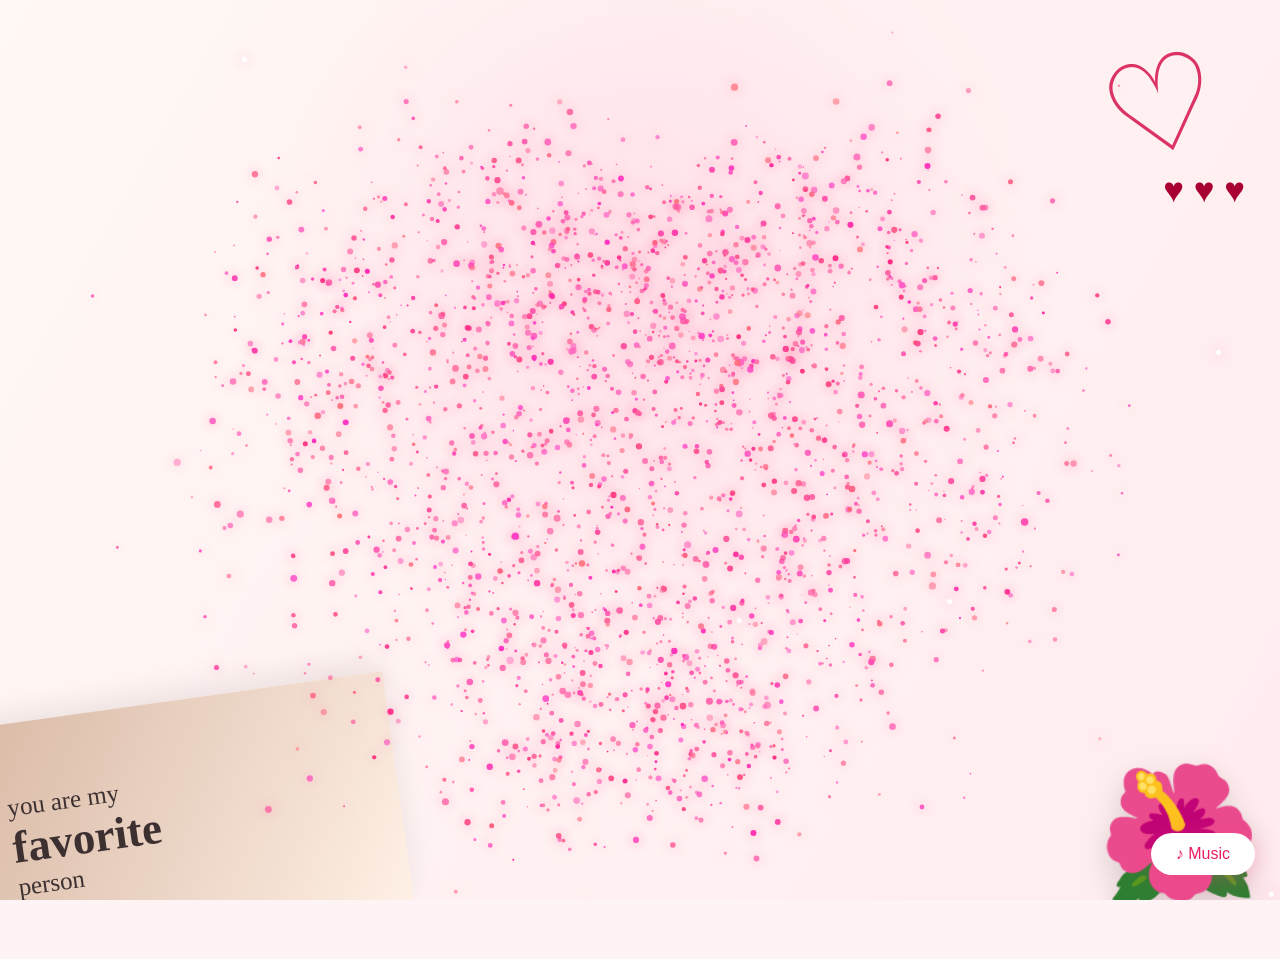
==== commit 510b4a57: "Add Google Fonts link to heart.html" ====
--- a/heart.html
+++ b/heart.html
@@ -13,7 +13,7 @@
 
 
 <link rel="stylesheet" href="css/heart.css">
-
+<link href="https://fonts.googleapis.com/css2?family=Great+Vibes&family=Playball&display=swap" rel="stylesheet">
 
 </head>
 
--- a/css/heart.css
+++ b/css/heart.css
@@ -1,14 +1,12 @@
 /* ==========================================
-   ROMANTIC HEART PAGE STYLE
+   ROMANTIC PAPER HEART PAGE
 ========================================== */
 
 
 *{
-
     margin:0;
     padding:0;
     box-sizing:border-box;
-
 }
 
 
@@ -34,124 +32,236 @@
 
     align-items:center;
 
-
-    background:
-
-    linear-gradient(
-        135deg,
-        #fff7fb,
-        #ffe5ef,
-        #fffafc
-    );
-
+    background:#fff4f5;
 
     font-family:
     "Poppins",
     "Segoe UI",
     sans-serif;
 
-
-}
-
-
-
-/* ==========================================
-   PAPER BACKGROUND
-========================================== */
-
-
-.paper-background{
-
-    position:fixed;
+}
+
+
+
+/* ==========================================
+   PAPER TEXTURE BACKGROUND
+========================================== */
+
+
+.paper-bg{
+
+    position:absolute;
 
     inset:0;
 
+    z-index:-5;
+
 
     background:
 
     radial-gradient(
-        circle at top,
-        rgba(255,255,255,.9),
-        transparent 40%
+        circle at 50% 30%,
+        rgba(255,220,230,.8),
+        transparent 45%
     ),
-
 
     linear-gradient(
         120deg,
-        #fff1f7,
-        #ffe1ec
+        #fff8f5,
+        #ffecef
     );
 
 
-    z-index:-3;
-
-}
-
-
-
-
-/* ==========================================
-   ROMANTIC GLOW
-========================================== */
-
-
-.romantic-glow{
-
-
-    position:fixed;
-
-
-    width:600px;
-
-    height:600px;
-
-
-    border-radius:50%;
+}
+
+
+
+/* soft paper noise effect */
+
+.paper-bg::after{
+
+    content:"";
+
+    position:absolute;
+
+    inset:0;
+
+
+    opacity:.12;
+
+
+    background-image:
+
+    radial-gradient(
+        #b78c8c 0.7px,
+        transparent 0.7px
+    );
+
+
+    background-size:
+    8px 8px;
+
+}
+
+
+
+
+
+/* ==========================================
+   TOP HEART DECORATION
+========================================== */
+
+
+.top-heart{
+
+    position:absolute;
+
+    top:30px;
+
+    right:60px;
+
+
+    font-size:130px;
+
+    color:#d61f55;
+
+
+    transform:
+    rotate(-15deg);
+
+
+    opacity:.9;
+
+}
+
+
+
+
+
+/* SIDE SMALL HEARTS
+========================================== */
+
+
+.side-hearts{
+
+    position:absolute;
+
+    right:35px;
+
+    top:170px;
+
+
+    display:flex;
+
+    flex-direction:column;
+
+
+    gap:35px;
+
+
+    color:#a80032;
+
+
+    font-size:35px;
+
+
+}
+
+
+
+
+
+/* ==========================================
+   NEWSPAPER CORNER
+========================================== */
+
+
+.paper-corner{
+
+    position:absolute;
+
+
+    bottom:-30px;
+
+    left:-30px;
+
+
+    width:430px;
+
+    height:230px;
 
 
     background:
 
-    radial-gradient(
-        circle,
-        rgba(255,130,180,.25),
-        transparent 70%
+    linear-gradient(
+        120deg,
+        #d8b8a4,
+        #fff0e5
     );
 
 
-    filter:blur(40px);
-
-
-    animation:
-
-    glowMove 8s infinite alternate;
-
-
-    z-index:-2;
-
-}
-
-
-
-
-@keyframes glowMove{
-
-
-from{
-
-transform:
-translate(-80px,-40px);
-
-}
-
-
-to{
-
-transform:
-translate(100px,80px);
-
-}
-
-}
+    transform:
+    rotate(-8deg);
+
+
+    padding:70px 40px;
+
+
+    color:#3d3030;
+
+
+    font-size:25px;
+
+
+    font-family:serif;
+
+
+    box-shadow:
+
+    0 -10px 30px
+    rgba(0,0,0,.08);
+
+}
+
+
+
+.paper-corner strong{
+
+    font-size:45px;
+
+}
+
+
+
+
+
+/* ==========================================
+   FLOWER
+========================================== */
+
+
+.flower-decoration{
+
+
+    position:absolute;
+
+
+    right:20px;
+
+    bottom:-10px;
+
+
+    font-size:130px;
+
+
+    filter:
+    drop-shadow(
+    0 10px 15px
+    rgba(0,0,0,.15)
+    );
+
+}
+
 
 
 
@@ -172,87 +282,71 @@
     height:100%;
 
 
-    z-index:2;
-
-
-}
-
-
-
-
-/* ==========================================
-   MESSAGE INSIDE HEART
+    z-index:3;
+
+}
+
+
+
+
+/* ==========================================
+   MESSAGE
 ========================================== */
 
 
 #heartMessage{
 
-
-    position:absolute;
-
+    position:absolute;
 
     z-index:5;
 
-
-    display:flex;
-
-
-    flex-direction:column;
-
-
-    justify-content:center;
-
-
-    align-items:center;
-
-
-
     text-align:center;
 
-
     opacity:0;
 
-
-    transform:
-    scale(.5);
-
-
-
-    color:#ff477e;
+    transform:scale(.4);
+
+
+    color:#ff3f7f;
+
+font-family: "Great Vibes", cursive;
 
 
     font-size:
-
     clamp(
-        28px,
-        6vw,
-        55px
+        45px,
+        8vw,
+        85px
     );
 
 
-    font-weight:700;
+    font-style:italic;
+
+
+    font-weight:900;
+
+
+    letter-spacing:2px;
+
+
+    line-height:1.1;
 
 
 
     text-shadow:
 
-
-    0 0 15px rgba(255,90,150,.5),
-
-
-    0 0 30px rgba(255,90,150,.3);
+    0 0 10px #ffd1df,
+
+    0 0 25px #ff8db5,
+
+    0 0 45px #ff4f8b;
 
 
 
     transition:
-
     1.5s ease;
 
-
-    pointer-events:none;
-
-}
-
+}
 
 
 
@@ -271,6 +365,212 @@
 
 
 
+
+/* ==========================================
+   PETALS
+========================================== */
+
+
+#petalContainer{
+
+
+    position:absolute;
+
+
+    inset:0;
+
+
+    overflow:hidden;
+
+
+    pointer-events:none;
+
+
+    z-index:8;
+
+}
+
+
+
+
+.petal{
+
+
+    position:absolute;
+
+
+    top:-50px;
+
+
+    border-radius:70% 30%;
+
+
+    background:#ff9dbd;
+
+
+    animation:
+
+    fallPetal linear infinite;
+
+
+}
+
+
+
+
+.cherry{
+
+
+    background:
+
+    radial-gradient(
+    circle,
+    #ffd1df,
+    #ff7fa8
+    );
+
+}
+
+
+
+
+.rose{
+
+
+    background:
+
+    radial-gradient(
+    circle,
+    #ffccd5,
+    #e91e63
+    );
+
+}
+
+
+
+
+@keyframes fallPetal{
+
+
+0%{
+
+transform:
+
+translateY(-50px)
+translateX(0)
+rotate(0deg);
+
+
+}
+
+
+
+50%{
+
+transform:
+
+translateX(80px)
+rotate(180deg);
+
+
+}
+
+
+
+100%{
+
+transform:
+
+translateY(110vh)
+translateX(-60px)
+rotate(360deg);
+
+
+}
+
+
+}
+
+
+
+
+/* ==========================================
+   FLOATING HEARTS
+========================================== */
+
+
+.floating-heart{
+
+
+position:absolute;
+
+
+color:#ff4f8b;
+
+
+animation:
+
+floatUp linear forwards;
+
+
+}
+
+
+
+@keyframes floatUp{
+
+
+to{
+
+transform:
+translateY(-110vh)
+rotate(360deg);
+
+
+opacity:0;
+
+}
+
+}
+
+
+
+
+/* ==========================================
+   SPARKLES
+========================================== */
+
+
+.sparkle{
+
+
+position:absolute;
+
+
+width:5px;
+
+height:5px;
+
+
+border-radius:50%;
+
+
+background:white;
+
+
+box-shadow:
+
+0 0 15px
+#ff7aaa;
+
+
+}
+
+
+
+
+
 /* ==========================================
    MUSIC BUTTON
 ========================================== */
@@ -279,279 +579,95 @@
 #musicButton{
 
 
-    position:fixed;
-
-
-    bottom:25px;
-
-
-    right:25px;
-
-
-    z-index:20;
-
-
-    padding:
-
-    12px 25px;
-
-
-    border:none;
-
-
-    border-radius:30px;
-
-
-    background:
-
-    rgba(
-        255,
-        255,
-        255,
-        .65
-    );
-
-
-    backdrop-filter:
-    blur(10px);
-
-
-
-    color:#d81b60;
-
-
-    font-size:16px;
-
-
-    cursor:pointer;
-
-
-
-    box-shadow:
-
-    0 10px 30px
-    rgba(255,80,140,.25);
-
-
-
-}
-
-
-
-
-#musicButton:hover{
-
-
-    transform:
-    scale(1.05);
-
-}
-
-
-
-/* ==========================================
-   FLOATING HEARTS
-========================================== */
-
-
-.floating-heart{
-
-
-    position:absolute;
-
-
-    color:
-
-    rgba(
-        255,
-        80,
-        140,
-        .6
-    );
-
-
-    animation:
-
-    floatUp linear forwards;
-
-
-}
-
-
-
-
-@keyframes floatUp{
-
-
-from{
-
-transform:
-translateY(0)
-rotate(0);
-
-opacity:0;
-
-}
-
-
-20%{
-
-opacity:1;
-
-}
-
-
-
-to{
-
-
-transform:
-
-translateY(-110vh)
-
-rotate(360deg);
-
-
-opacity:0;
-
-
-}
-
-
-}
-
-
-
-
-/* ==========================================
-   SPARKLES
-========================================== */
-
-
-.sparkle{
-
-
-    position:absolute;
-
-
-    width:4px;
-
-    height:4px;
-
-
-    border-radius:50%;
-
-
-    background:white;
-
-
-    box-shadow:
-
-    0 0 10px white,
-    0 0 20px #ff9ec4;
-
-
-    animation:
-
-    sparkleAnim 3s linear;
-
-
-}
-
-
-
-
-@keyframes sparkleAnim{
-
-
-0%{
-
-opacity:0;
-
-transform:scale(.2);
-
-}
-
-
-50%{
-
-opacity:1;
-
-}
-
-
-
-100%{
-
-opacity:0;
-
-transform:scale(1.5);
-
-}
-
-
-}
-
-
-
-/* ==========================================
-   PETAL CONTAINER
-========================================== */
-
-
-#petalContainer{
-
-
-    position:fixed;
-
-
-    inset:0;
-
-
-    overflow:hidden;
-
-
-    pointer-events:none;
-
-
-    z-index:10;
-
-
-}
-
-
-
-/* ==========================================
-   MOBILE OPTIMIZATION
-========================================== */
-
+position:fixed;
+
+
+right:25px;
+
+bottom:25px;
+
+
+z-index:20;
+
+
+padding:
+
+12px 25px;
+
+
+border:none;
+
+
+border-radius:30px;
+
+
+background:white;
+
+
+color:#e91e63;
+
+
+font-size:16px;
+
+
+box-shadow:
+
+0 5px 25px
+rgba(255,70,130,.3);
+
+
+}
+
+
+
+
+
+/* MOBILE */
 
 @media(max-width:600px){
 
 
-#musicButton{
-
-
-    bottom:15px;
-
-    right:15px;
-
-
-    font-size:14px;
-
-
-}
-
-
-
-#heartMessage{
-
-
-    font-size:32px;
-
-
-}
-
-
-
-}
+.top-heart{
+
+font-size:80px;
+
+right:10px;
+
+}
+
+
+.side-hearts{
+
+right:10px;
+
+font-size:22px;
+
+}
+
+
+.paper-corner{
+
+width:280px;
+
+height:160px;
+
+font-size:16px;
+
+}
+
+
+.paper-corner strong{
+
+font-size:30px;
+
+}
+
+
+.flower-decoration{
+
+font-size:80px;
+
+}
+
+
+}
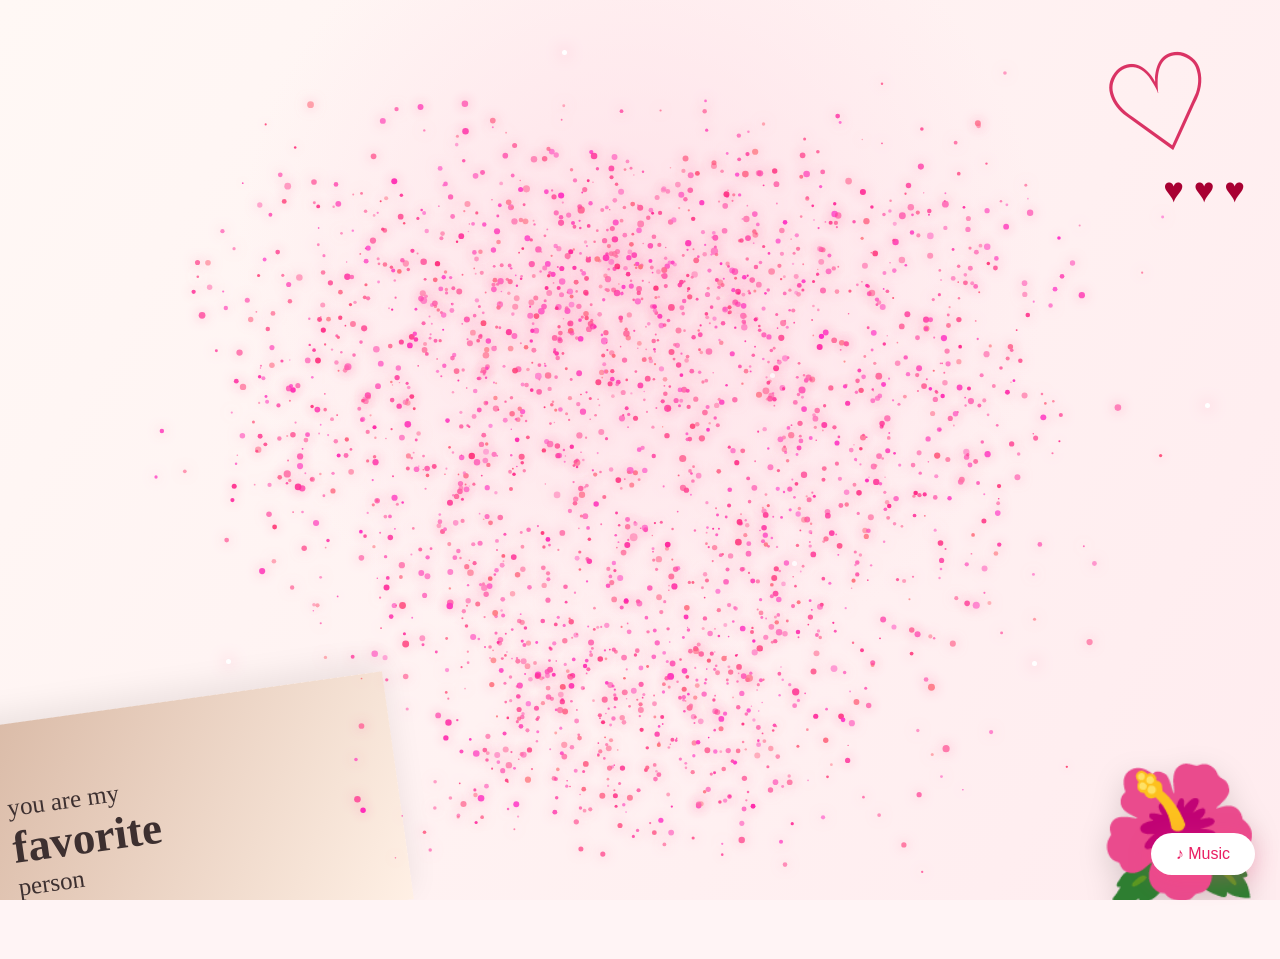
==== commit f956912e: "Remove Google Fonts link from heart.html Removed Google Fonts stylesheet link from heart.html" ====
--- a/heart.html
+++ b/heart.html
@@ -13,7 +13,6 @@
 
 
 <link rel="stylesheet" href="css/heart.css">
-<link href="https://fonts.googleapis.com/css2?family=Great+Vibes&family=Playball&display=swap" rel="stylesheet">
 
 </head>
 
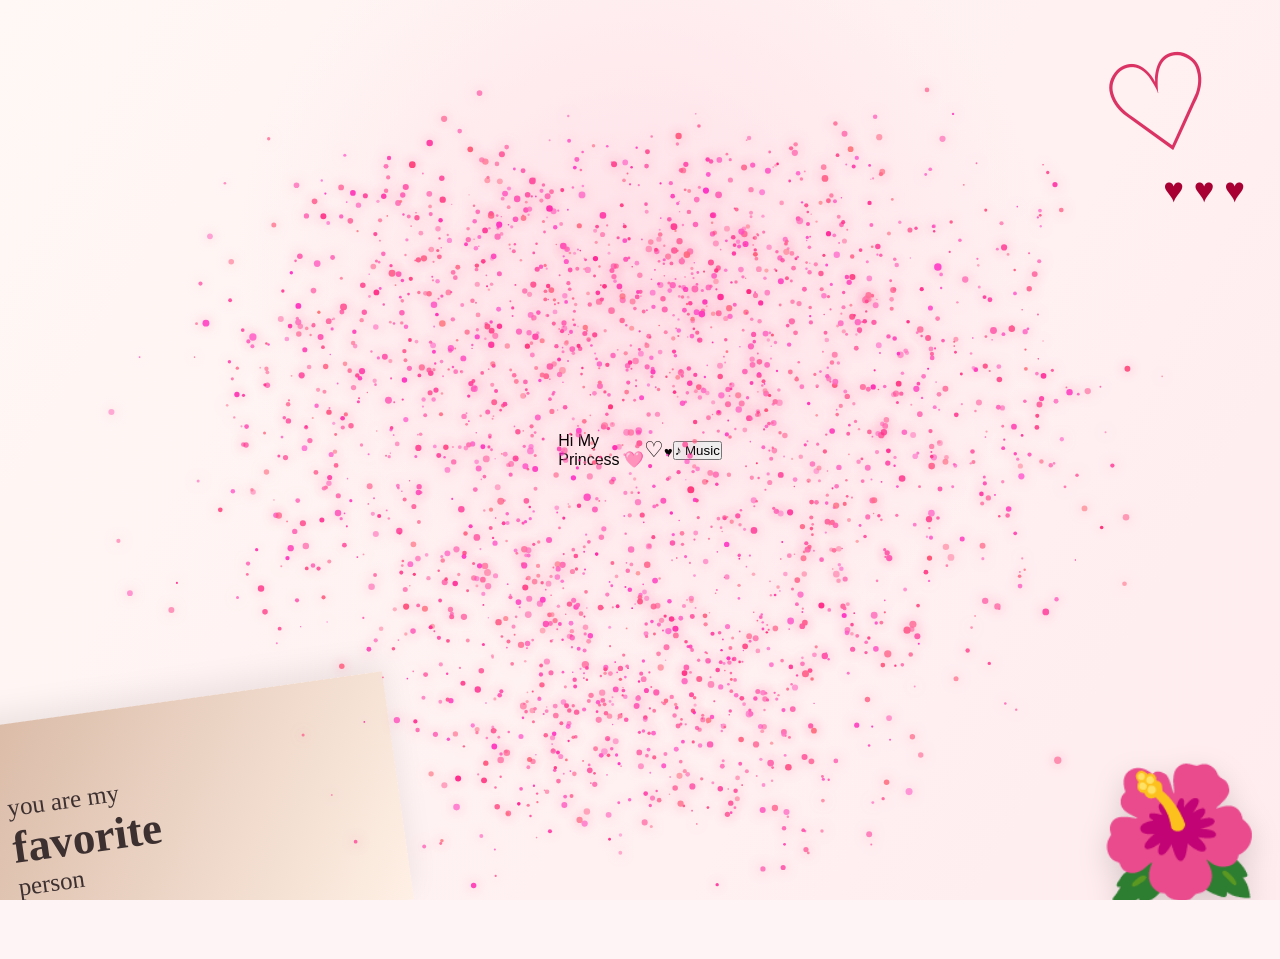
==== commit e4fcf2a7: "Add Google Fonts link to heart.html" ====
--- a/heart.html
+++ b/heart.html
@@ -13,6 +13,7 @@
 
 
 <link rel="stylesheet" href="css/heart.css">
+    <link href="https://fonts.googleapis.com/css2?family=Great+Vibes&family=Playball&display=swap" rel="stylesheet">
 
 </head>
 
--- a/css/heart.css
+++ b/css/heart.css
@@ -295,6 +295,7 @@
 
 
 #heartMessage{
+#heartMessage{
 
     position:absolute;
 
@@ -309,7 +310,12 @@
 
     color:#ff3f7f;
 
-font-family: "Great Vibes", cursive;
+
+    font-family:
+    "Brush Script MT",
+    "Segoe Script",
+    "Lucida Handwriting",
+    cursive;
 
 
     font-size:
@@ -347,9 +353,6 @@
     1.5s ease;
 
 }
-
-
-
 #heartMessage.show{
 
 
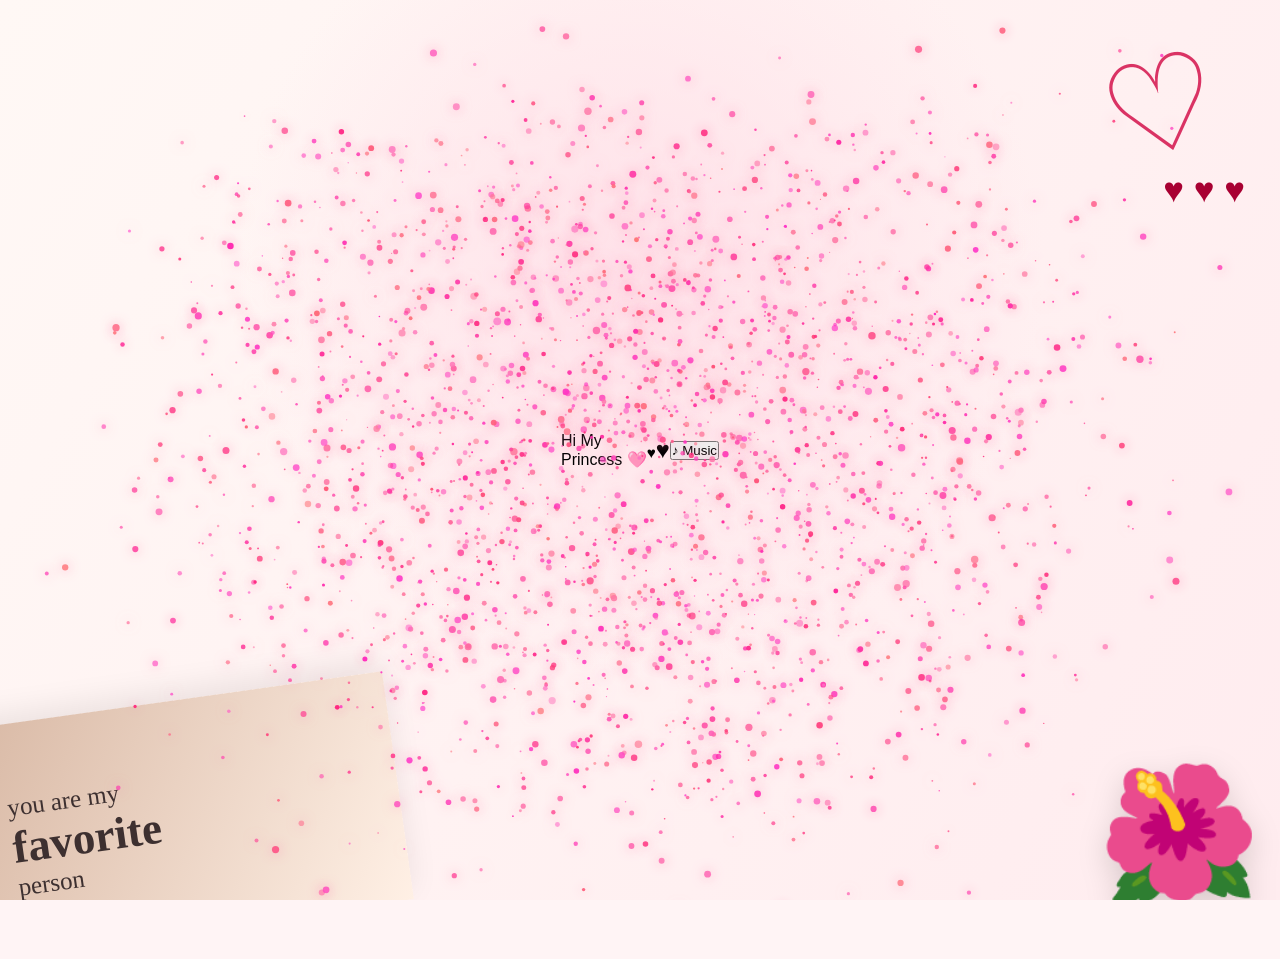
==== commit 295e88fd: "Remove Google Fonts link from heart.html Removed Google Fonts stylesheet link for Great Vibes and Pl" ====
--- a/heart.html
+++ b/heart.html
@@ -13,7 +13,6 @@
 
 
 <link rel="stylesheet" href="css/heart.css">
-    <link href="https://fonts.googleapis.com/css2?family=Great+Vibes&family=Playball&display=swap" rel="stylesheet">
 
 </head>
 
--- a/css/heart.css
+++ b/css/heart.css
@@ -311,11 +311,7 @@
     color:#ff3f7f;
 
 
-    font-family:
-    "Brush Script MT",
-    "Segoe Script",
-    "Lucida Handwriting",
-    cursive;
+    font-family: "Great Vibes", cursive;
 
 
     font-size:
